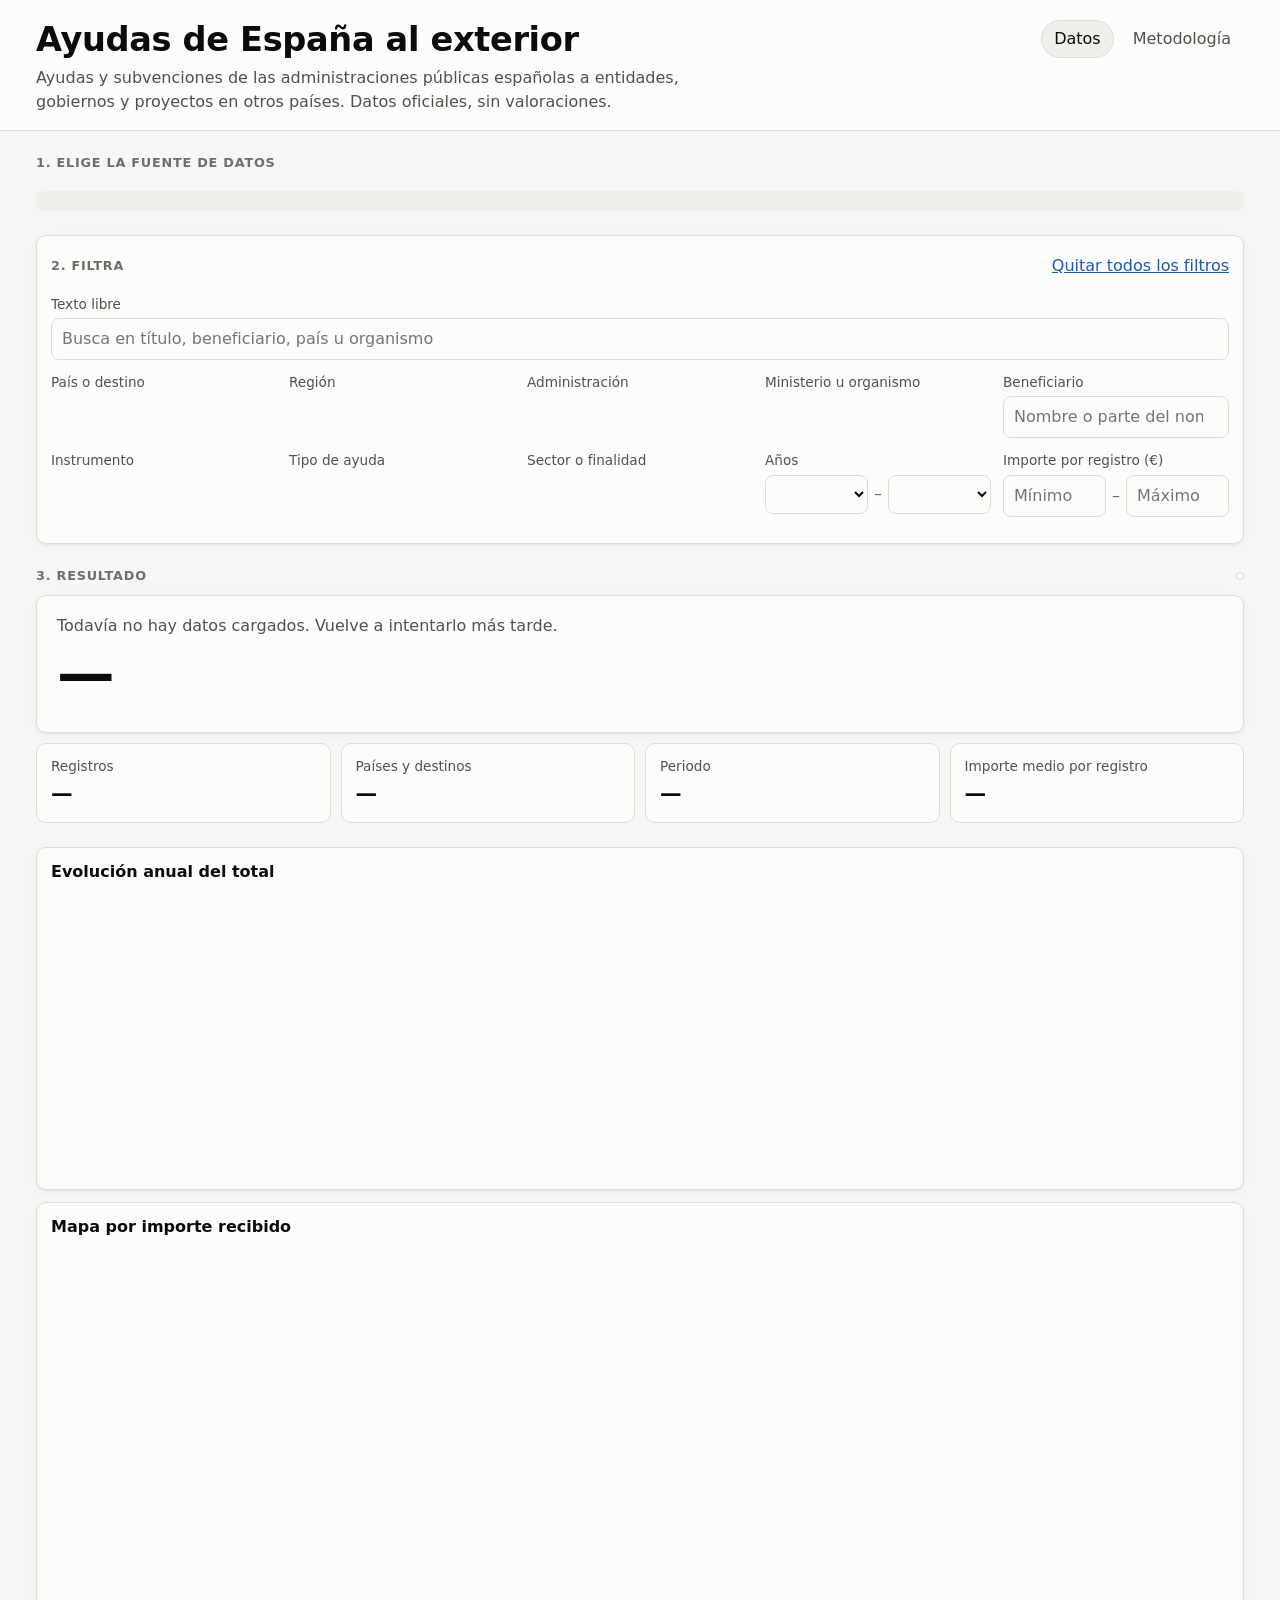
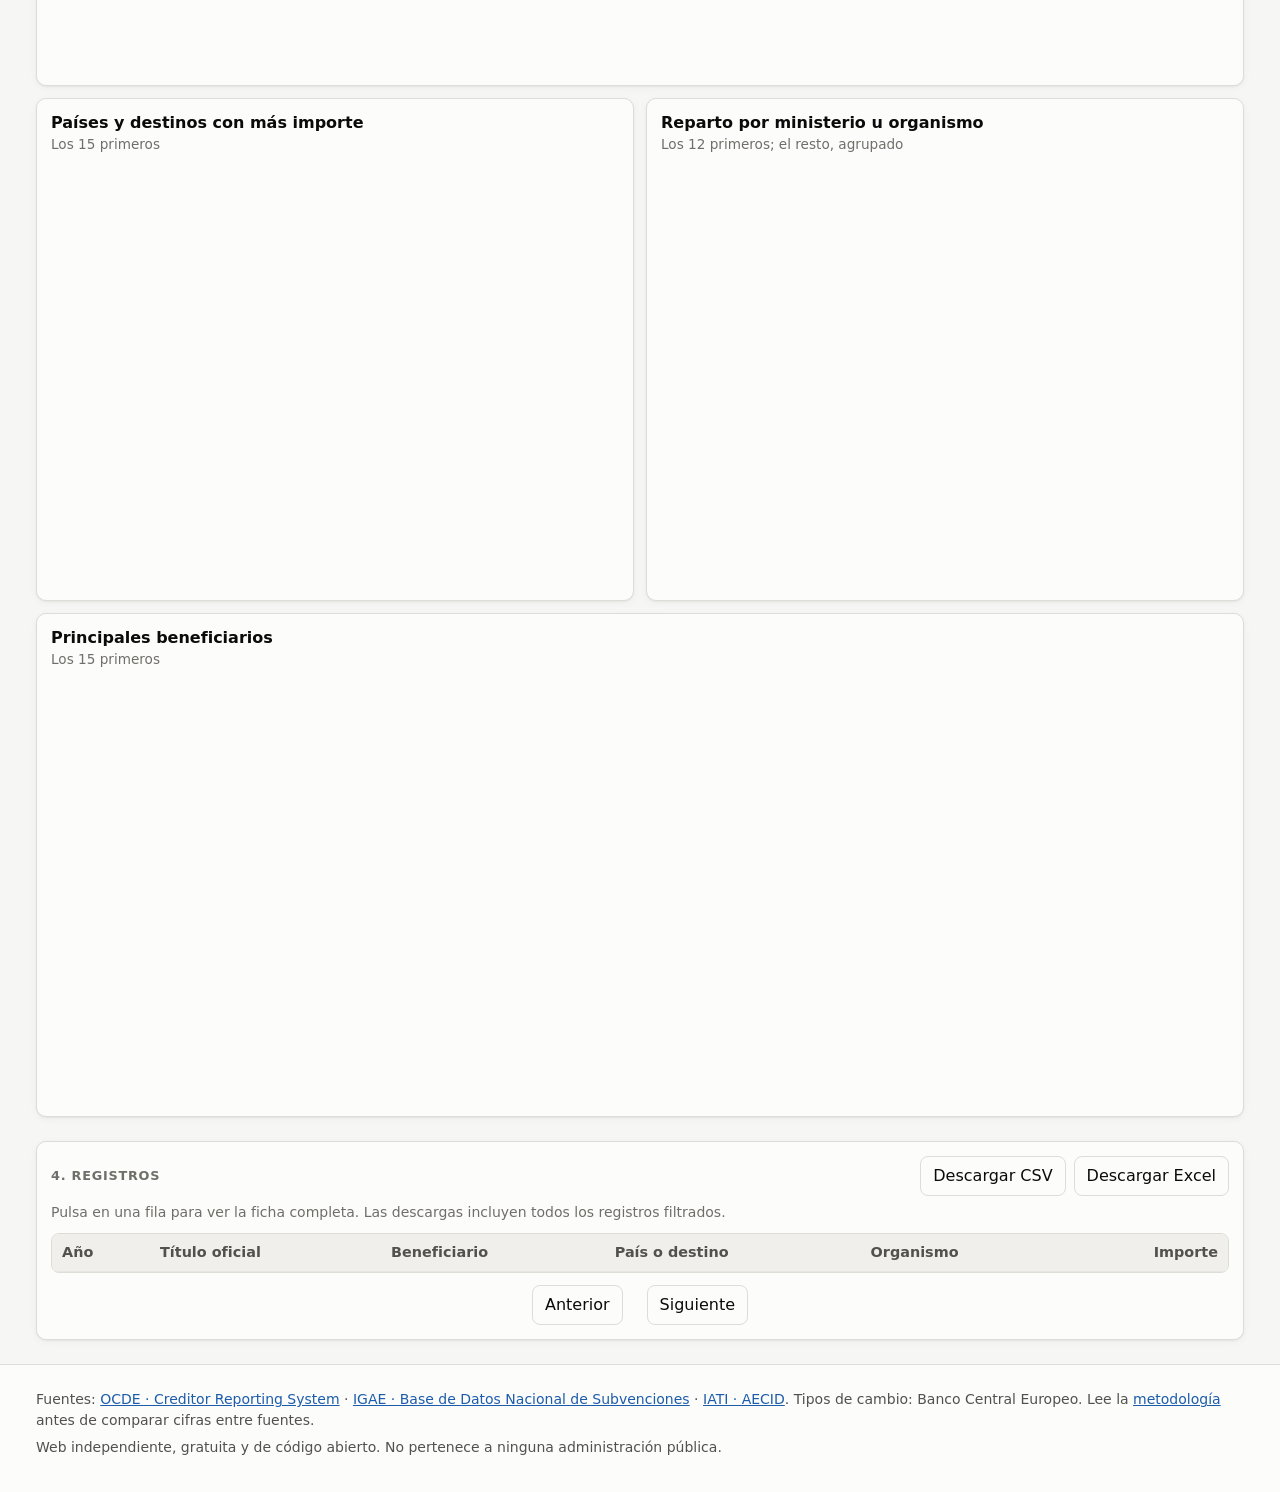
==== index.html @ aa45805e "Web: página principal con filtros, gráficas, mapa, fichas y descargas; página de metodología" ====
<!doctype html>
<html lang="es">
<head>
<meta charset="utf-8">
<meta name="viewport" content="width=device-width, initial-scale=1">
<title>Ayudas de España al exterior</title>
<meta name="description" content="Datos oficiales de las ayudas y subvenciones que el Gobierno de España y otras administraciones conceden a entidades, gobiernos y proyectos en otros países. Fuentes: OCDE (CRS), BDNS e IATI.">
<link rel="icon" href="data:image/svg+xml,%3Csvg xmlns='http://www.w3.org/2000/svg' viewBox='0 0 32 32'%3E%3Ccircle cx='16' cy='16' r='14' fill='none' stroke='%232a78d6' stroke-width='3'/%3E%3Cpath d='M2 16h28M16 2c5 5 5 23 0 28M16 2c-5 5-5 23 0 28' fill='none' stroke='%232a78d6' stroke-width='2'/%3E%3C/svg%3E">
<link rel="stylesheet" href="assets/style.css">
</head>
<body>
<header class="site-header">
  <div class="wrap header-row">
    <div>
      <h1>Ayudas de España al exterior</h1>
      <p class="subtitle">Ayudas y subvenciones de las administraciones públicas españolas a entidades, gobiernos y proyectos en otros países. Datos oficiales, sin valoraciones.</p>
    </div>
    <nav class="top-nav" aria-label="Secciones">
      <a href="index.html" aria-current="page">Datos</a>
      <a href="metodologia.html">Metodología</a>
    </nav>
  </div>
</header>

<main class="wrap">
  <section class="layer-picker" aria-labelledby="capa-titulo">
    <h2 id="capa-titulo" class="section-label">1. Elige la fuente de datos</h2>
    <div class="layer-tabs" role="tablist" id="layer-tabs"></div>
    <p class="layer-note" id="layer-note"></p>
  </section>

  <section class="filters" aria-labelledby="filtros-titulo">
    <div class="filters-head">
      <h2 id="filtros-titulo" class="section-label">2. Filtra</h2>
      <button type="button" class="btn-link" id="reset">Quitar todos los filtros</button>
    </div>
    <div class="filter-grid" id="filter-grid">
      <label class="field field-wide">
        <span>Texto libre</span>
        <input type="search" id="f-texto" placeholder="Busca en título, beneficiario, país u organismo">
      </label>
      <div class="field" data-ms="pn"><span>País o destino</span></div>
      <div class="field" data-ms="r"><span>Región</span></div>
      <div class="field" data-ms="adm"><span>Administración</span></div>
      <div class="field" data-ms="org"><span>Ministerio u organismo</span></div>
      <label class="field">
        <span>Beneficiario</span>
        <input type="search" id="f-benef" placeholder="Nombre o parte del nombre">
      </label>
      <div class="field" data-ms="ins"><span>Instrumento</span></div>
      <div class="field" data-ms="mod"><span>Tipo de ayuda</span></div>
      <div class="field" data-ms="sec"><span>Sector o finalidad</span></div>
      <div class="field field-range">
        <span>Años</span>
        <div class="range-row">
          <select id="f-anio-desde" aria-label="Desde el año"></select>
          <span aria-hidden="true">–</span>
          <select id="f-anio-hasta" aria-label="Hasta el año"></select>
        </div>
      </div>
      <div class="field field-range">
        <span>Importe por registro (€)</span>
        <div class="range-row">
          <input type="number" id="f-min" min="0" step="1000" placeholder="Mínimo" inputmode="numeric">
          <span aria-hidden="true">–</span>
          <input type="number" id="f-max" min="0" step="1000" placeholder="Máximo" inputmode="numeric">
        </div>
      </div>
    </div>
    <div class="active-filters" id="active-filters" aria-live="polite"></div>
  </section>

  <section class="totals" aria-labelledby="totales-titulo">
    <div class="totals-head">
      <h2 id="totales-titulo" class="section-label">3. Resultado</h2>
      <div class="measure-toggle" role="radiogroup" aria-label="Importe que se suma" id="measure-toggle"></div>
    </div>
    <div class="hero" id="hero">
      <div class="hero-label" id="hero-label">Cargando datos…</div>
      <div class="hero-value" id="hero-value">—</div>
      <div class="hero-words" id="hero-words"></div>
      <div class="hero-foot" id="hero-foot"></div>
    </div>
    <div class="stat-row">
      <div class="stat"><div class="stat-label">Registros</div><div class="stat-value" id="s-n">—</div></div>
      <div class="stat"><div class="stat-label">Países y destinos</div><div class="stat-value" id="s-paises">—</div></div>
      <div class="stat"><div class="stat-label">Periodo</div><div class="stat-value" id="s-periodo">—</div></div>
      <div class="stat"><div class="stat-label" id="s-media-label">Importe medio por registro</div><div class="stat-value" id="s-media">—</div></div>
    </div>
    <div class="progress" id="progress" hidden><div class="progress-bar" id="progress-bar"></div><span id="progress-text"></span></div>
  </section>

  <section class="charts" aria-label="Gráficas">
    <figure class="card card-wide">
      <figcaption><h3>Evolución anual del total</h3><p class="card-sub" id="c-anual-sub"></p></figcaption>
      <div class="chart" id="c-anual" role="img" aria-label="Gráfica de columnas con el importe total de cada año"></div>
    </figure>
    <figure class="card card-wide">
      <figcaption><h3>Mapa por importe recibido</h3><p class="card-sub" id="c-mapa-sub"></p></figcaption>
      <div class="chart chart-map" id="c-mapa" role="img" aria-label="Mapa del mundo coloreado según el importe recibido por cada país"></div>
    </figure>
    <figure class="card">
      <figcaption><h3>Países y destinos con más importe</h3><p class="card-sub">Los 15 primeros</p></figcaption>
      <div class="chart chart-tall" id="c-paises" role="img" aria-label="Ranking de países por importe"></div>
    </figure>
    <figure class="card">
      <figcaption><h3>Reparto por ministerio u organismo</h3><p class="card-sub">Los 12 primeros; el resto, agrupado</p></figcaption>
      <div class="chart chart-tall" id="c-org" role="img" aria-label="Importe por ministerio u organismo"></div>
    </figure>
    <figure class="card card-wide">
      <figcaption><h3>Principales beneficiarios</h3><p class="card-sub" id="c-benef-sub">Los 15 primeros</p></figcaption>
      <div class="chart chart-tall" id="c-benef" role="img" aria-label="Ranking de beneficiarios por importe"></div>
    </figure>
  </section>

  <section class="records" aria-labelledby="registros-titulo">
    <div class="records-head">
      <h2 id="registros-titulo" class="section-label">4. Registros</h2>
      <div class="downloads">
        <button type="button" class="btn" id="dl-csv">Descargar CSV</button>
        <button type="button" class="btn" id="dl-xlsx">Descargar Excel</button>
      </div>
    </div>
    <p class="records-note">Pulsa en una fila para ver la ficha completa. Las descargas incluyen todos los registros filtrados.</p>
    <div class="table-wrap">
      <table class="table" id="tabla">
        <thead><tr>
          <th scope="col" data-sort="a">Año</th>
          <th scope="col" data-sort="t">Título oficial</th>
          <th scope="col" data-sort="b">Beneficiario</th>
          <th scope="col" data-sort="pn">País o destino</th>
          <th scope="col" data-sort="org">Organismo</th>
          <th scope="col" data-sort="imp" class="num">Importe</th>
        </tr></thead>
        <tbody></tbody>
      </table>
    </div>
    <div class="pager">
      <button type="button" class="btn" id="prev">Anterior</button>
      <span id="page-info"></span>
      <button type="button" class="btn" id="next">Siguiente</button>
    </div>
  </section>
</main>

<dialog id="ficha" class="ficha" aria-labelledby="ficha-titulo">
  <form method="dialog" class="ficha-close"><button class="btn-link" aria-label="Cerrar ficha">Cerrar ✕</button></form>
  <div id="ficha-body"></div>
</dialog>

<footer class="site-footer">
  <div class="wrap">
    <p id="footer-update"></p>
    <p>Fuentes: <a href="https://www.oecd.org/en/data/datasets/creditor-reporting-system-crs.html" rel="noopener">OCDE · Creditor Reporting System</a> ·
      <a href="https://www.infosubvenciones.es/" rel="noopener">IGAE · Base de Datos Nacional de Subvenciones</a> ·
      <a href="https://iatistandard.org/" rel="noopener">IATI · AECID</a>. Tipos de cambio: Banco Central Europeo.
      Lee la <a href="metodologia.html">metodología</a> antes de comparar cifras entre fuentes.</p>
    <p>Web independiente, gratuita y de código abierto. No pertenece a ninguna administración pública.</p>
  </div>
</footer>

<script src="assets/vendor/echarts.min.js" defer></script>
<script src="assets/vendor/topojson-client.min.js" defer></script>
<script src="assets/app.js" defer></script>
</body>
</html>
---- assets/style.css ----
:root {
  color-scheme: light;
  --bg: #f6f6f4;
  --surface: #fcfcfb;
  --surface-2: #f0efec;
  --border: #dedcd6;
  --grid: #e7e6e2;
  --text: #0b0b0b;
  --text-2: #52514e;
  --text-3: #6f6e69;
  --accent: #2a78d6;
  --accent-ink: #1c5cab;
  --accent-soft: #cde2fb;
  --focus: #2a78d6;
  --series-1: #2a78d6;
  --seq-0: #e8f1fc;
  --seq-1: #9ec5f4;
  --seq-2: #5598e7;
  --seq-3: #256abf;
  --seq-4: #0d366b;
  --map-empty: #e7e6e2;
  --shadow: 0 1px 2px rgba(0,0,0,.05), 0 2px 8px rgba(0,0,0,.04);
  --radius: 10px;
  font-family: system-ui, -apple-system, "Segoe UI", Roboto, "Helvetica Neue", Arial, sans-serif;
}
@media (prefers-color-scheme: dark) {
  :root:not([data-theme="light"]) {
    color-scheme: dark;
    --bg: #121211;
    --surface: #1a1a19;
    --surface-2: #232321;
    --border: #383835;
    --grid: #2c2c2a;
    --text: #ffffff;
    --text-2: #c3c2b7;
    --text-3: #9d9c93;
    --accent: #3987e5;
    --accent-ink: #86b6ef;
    --accent-soft: #184f95;
    --focus: #6da7ec;
    --series-1: #3987e5;
    --seq-0: #1f2a38;
    --seq-1: #184f95;
    --seq-2: #2a78d6;
    --seq-3: #6da7ec;
    --seq-4: #cde2fb;
    --map-empty: #2c2c2a;
    --shadow: none;
  }
}
:root[data-theme="dark"] {
  color-scheme: dark;
  --bg: #121211; --surface: #1a1a19; --surface-2: #232321; --border: #383835; --grid: #2c2c2a;
  --text: #ffffff; --text-2: #c3c2b7; --text-3: #9d9c93; --accent: #3987e5; --accent-ink: #86b6ef;
  --accent-soft: #184f95; --focus: #6da7ec; --series-1: #3987e5; --seq-0: #1f2a38; --seq-1: #184f95;
  --seq-2: #2a78d6; --seq-3: #6da7ec; --seq-4: #cde2fb; --map-empty: #2c2c2a; --shadow: none;
}

* { box-sizing: border-box; }
html { -webkit-text-size-adjust: 100%; }
body { margin: 0; background: var(--bg); color: var(--text); line-height: 1.5; font-size: 16px; }
a { color: var(--accent-ink); }
a:focus-visible, button:focus-visible, input:focus-visible, select:focus-visible, [tabindex]:focus-visible { outline: 2px solid var(--focus); outline-offset: 2px; }
.wrap { max-width: 1240px; margin: 0 auto; padding: 0 16px; }
h1, h2, h3 { line-height: 1.2; margin: 0; }

.site-header { background: var(--surface); border-bottom: 1px solid var(--border); padding: 20px 0 16px; }
.header-row { display: flex; gap: 16px; justify-content: space-between; align-items: flex-start; flex-wrap: wrap; }
h1 { font-size: clamp(1.5rem, 1.1rem + 1.6vw, 2.1rem); letter-spacing: -0.01em; }
.subtitle { margin: 6px 0 0; color: var(--text-2); max-width: 70ch; }
.top-nav { display: flex; gap: 6px; }
.top-nav a { text-decoration: none; padding: 6px 12px; border-radius: 999px; color: var(--text-2); border: 1px solid transparent; }
.top-nav a[aria-current="page"] { color: var(--text); border-color: var(--border); background: var(--surface-2); }

main > section { margin-top: 24px; }
.section-label { font-size: .8rem; text-transform: uppercase; letter-spacing: .06em; color: var(--text-3); font-weight: 600; margin-bottom: 10px; }

.layer-tabs { display: grid; grid-template-columns: repeat(auto-fit, minmax(240px, 1fr)); gap: 10px; }
.layer-tab { text-align: left; background: var(--surface); border: 1px solid var(--border); border-radius: var(--radius); padding: 12px 14px; cursor: pointer; color: var(--text); font: inherit; box-shadow: var(--shadow); }
.layer-tab strong { display: block; font-size: 1rem; }
.layer-tab span { display: block; color: var(--text-2); font-size: .875rem; margin-top: 2px; }
.layer-tab[aria-selected="true"] { border-color: var(--accent); box-shadow: inset 0 0 0 1px var(--accent); }
.layer-note { margin: 10px 0 0; color: var(--text-2); font-size: .9rem; background: var(--surface-2); border-radius: 8px; padding: 10px 12px; }

.filters { background: var(--surface); border: 1px solid var(--border); border-radius: var(--radius); padding: 14px; box-shadow: var(--shadow); }
.filters-head, .totals-head, .records-head { display: flex; justify-content: space-between; align-items: center; gap: 12px; flex-wrap: wrap; }
.filters-head .section-label, .totals-head .section-label, .records-head .section-label { margin-bottom: 0; }
.filter-grid { display: grid; grid-template-columns: repeat(auto-fill, minmax(220px, 1fr)); gap: 12px; margin-top: 12px; }
.field { display: flex; flex-direction: column; gap: 4px; min-width: 0; position: relative; }
.field > span { font-size: .85rem; color: var(--text-2); font-weight: 500; }
.field-wide { grid-column: 1 / -1; }
input, select { font: inherit; color: var(--text); background: var(--surface); border: 1px solid var(--border); border-radius: 8px; padding: 8px 10px; min-width: 0; width: 100%; }
.range-row { display: flex; align-items: center; gap: 6px; }
.range-row > * { flex: 1; }
.range-row > span { flex: 0; color: var(--text-3); }
.btn-link { background: none; border: none; color: var(--accent-ink); cursor: pointer; font: inherit; padding: 4px 0; text-decoration: underline; }
.btn { font: inherit; background: var(--surface); color: var(--text); border: 1px solid var(--border); border-radius: 8px; padding: 7px 12px; cursor: pointer; }
.btn:hover { background: var(--surface-2); }
.btn:disabled { opacity: .5; cursor: default; }

/* Selector múltiple */
.ms-btn { text-align: left; font: inherit; background: var(--surface); color: var(--text); border: 1px solid var(--border); border-radius: 8px; padding: 8px 30px 8px 10px; cursor: pointer; width: 100%; white-space: nowrap; overflow: hidden; text-overflow: ellipsis; position: relative; }
.ms-btn::after { content: ""; position: absolute; right: 12px; top: 50%; width: 7px; height: 7px; border-right: 2px solid var(--text-3); border-bottom: 2px solid var(--text-3); transform: translateY(-70%) rotate(45deg); }
.ms-btn.active { border-color: var(--accent); }
.ms-pop { position: absolute; z-index: 20; top: 100%; left: 0; margin-top: 4px; width: max(100%, 300px); max-width: calc(100vw - 32px); background: var(--surface); border: 1px solid var(--border); border-radius: 10px; box-shadow: 0 8px 24px rgba(0,0,0,.18); padding: 8px; }
.ms-pop input { margin-bottom: 6px; }
.ms-list { max-height: 280px; overflow: auto; }
.ms-opt { display: grid; grid-template-columns: auto 1fr auto; gap: 8px; align-items: start; padding: 5px 6px; border-radius: 6px; cursor: pointer; font-size: .9rem; }
.ms-opt:hover { background: var(--surface-2); }
.ms-opt input { width: auto; margin: 3px 0 0; padding: 0; }
.ms-opt small { color: var(--text-3); font-variant-numeric: tabular-nums; white-space: nowrap; }
.ms-actions { display: flex; justify-content: space-between; border-top: 1px solid var(--border); margin-top: 6px; padding-top: 6px; }

.active-filters { display: flex; flex-wrap: wrap; gap: 6px; margin-top: 12px; }
.chip { display: inline-flex; align-items: center; gap: 6px; background: var(--surface-2); border: 1px solid var(--border); border-radius: 999px; padding: 3px 4px 3px 10px; font-size: .85rem; max-width: 100%; }
.chip span { overflow: hidden; text-overflow: ellipsis; white-space: nowrap; }
.chip button { border: none; background: none; color: var(--text-2); cursor: pointer; font-size: 1rem; line-height: 1; padding: 2px 6px; border-radius: 999px; }
.chip button:hover { background: var(--border); }

.measure-toggle { display: inline-flex; border: 1px solid var(--border); border-radius: 999px; padding: 3px; background: var(--surface); }
.measure-toggle button { font: inherit; font-size: .875rem; border: none; background: none; color: var(--text-2); padding: 5px 12px; border-radius: 999px; cursor: pointer; }
.measure-toggle button[aria-checked="true"] { background: var(--accent); color: #fff; }

.hero { margin-top: 12px; background: var(--surface); border: 1px solid var(--border); border-radius: var(--radius); padding: 18px 20px; box-shadow: var(--shadow); }
.hero-label { color: var(--text-2); font-weight: 500; }
.hero-value { font-size: clamp(2.2rem, 1.4rem + 3.5vw, 3.6rem); font-weight: 650; letter-spacing: -0.02em; line-height: 1.1; margin-top: 4px; overflow-wrap: anywhere; }
.hero-words { color: var(--text); font-size: 1.1rem; margin-top: 4px; }
.hero-foot { color: var(--text-3); font-size: .875rem; margin-top: 8px; }
.stat-row { display: grid; grid-template-columns: repeat(auto-fit, minmax(170px, 1fr)); gap: 10px; margin-top: 10px; }
.stat { background: var(--surface); border: 1px solid var(--border); border-radius: var(--radius); padding: 12px 14px; }
.stat-label { color: var(--text-2); font-size: .85rem; }
.stat-value { font-size: 1.35rem; font-weight: 600; margin-top: 2px; font-variant-numeric: tabular-nums; overflow-wrap: anywhere; }
.progress { margin-top: 10px; position: relative; height: 26px; background: var(--surface-2); border-radius: 8px; overflow: hidden; }
.progress-bar { position: absolute; inset: 0 auto 0 0; width: 0; background: var(--accent-soft); transition: width .2s; }
.progress span { position: relative; padding: 0 10px; font-size: .85rem; line-height: 26px; color: var(--text); }

.charts { display: grid; grid-template-columns: repeat(2, minmax(0, 1fr)); gap: 12px; }
.card { margin: 0; background: var(--surface); border: 1px solid var(--border); border-radius: var(--radius); padding: 14px 14px 6px; box-shadow: var(--shadow); min-width: 0; }
.card-wide { grid-column: 1 / -1; }
.card h3 { font-size: 1rem; }
.card-sub { margin: 2px 0 0; color: var(--text-3); font-size: .85rem; }
.chart { width: 100%; height: 300px; }
.chart-tall { height: 440px; }
.chart-map { height: 440px; }
@media (max-width: 820px) {
  .charts { grid-template-columns: minmax(0, 1fr); }
  .chart-map { height: 300px; }
}

.records { background: var(--surface); border: 1px solid var(--border); border-radius: var(--radius); padding: 14px; box-shadow: var(--shadow); margin-bottom: 24px; }
.records-note { color: var(--text-3); font-size: .875rem; margin: 6px 0 10px; }
.downloads { display: flex; gap: 8px; flex-wrap: wrap; }
.table-wrap { overflow-x: auto; border: 1px solid var(--border); border-radius: 8px; }
.table { width: 100%; border-collapse: collapse; font-size: .9rem; min-width: 720px; }
.table th, .table td { padding: 8px 10px; text-align: left; border-bottom: 1px solid var(--grid); vertical-align: top; }
.table th { position: sticky; top: 0; background: var(--surface-2); font-weight: 600; color: var(--text-2); cursor: pointer; user-select: none; white-space: nowrap; }
.table th[aria-sort="ascending"]::after { content: " ▲"; font-size: .7em; }
.table th[aria-sort="descending"]::after { content: " ▼"; font-size: .7em; }
.table td.num, .table th.num { text-align: right; font-variant-numeric: tabular-nums; white-space: nowrap; }
.table tbody tr { cursor: pointer; }
.table tbody tr:hover { background: var(--surface-2); }
.table td.title { max-width: 420px; }
.table .muted { color: var(--text-3); }
.pager { display: flex; align-items: center; justify-content: center; gap: 12px; margin-top: 12px; flex-wrap: wrap; }
#page-info { color: var(--text-2); font-size: .9rem; }

.ficha { border: 1px solid var(--border); border-radius: 14px; padding: 18px 20px; max-width: 760px; width: calc(100vw - 32px); background: var(--surface); color: var(--text); }
.ficha::backdrop { background: rgba(0,0,0,.45); }
.ficha-close { text-align: right; margin: -6px 0 4px; }
.ficha h2 { font-size: 1.2rem; margin-bottom: 4px; }
.ficha .ficha-amount { font-size: 1.8rem; font-weight: 650; margin: 10px 0 2px; }
.ficha dl { display: grid; grid-template-columns: minmax(130px, max-content) 1fr; gap: 6px 14px; margin: 14px 0; }
.ficha dt { color: var(--text-2); font-size: .9rem; }
.ficha dd { margin: 0; overflow-wrap: anywhere; }
.ficha .src { background: var(--surface-2); border-radius: 8px; padding: 10px 12px; font-size: .9rem; }
@media (max-width: 560px) { .ficha dl { grid-template-columns: 1fr; } .ficha dt { margin-top: 6px; } }

.site-footer { border-top: 1px solid var(--border); background: var(--surface); color: var(--text-2); font-size: .875rem; padding: 18px 0 28px; }
.site-footer p { margin: 6px 0; }

/* Página de metodología */
.doc { max-width: 820px; margin: 24px auto 40px; background: var(--surface); border: 1px solid var(--border); border-radius: var(--radius); padding: 20px 24px; }
.doc h2 { font-size: 1.3rem; margin: 28px 0 8px; }
.doc h3 { font-size: 1.05rem; margin: 18px 0 6px; }
.doc p, .doc li { color: var(--text); }
.doc table { width: 100%; border-collapse: collapse; font-size: .9rem; margin: 10px 0; display: block; overflow-x: auto; }
.doc th, .doc td { border: 1px solid var(--border); padding: 6px 8px; text-align: left; vertical-align: top; }
.doc th { background: var(--surface-2); }
.doc .callout { background: var(--surface-2); border-left: 3px solid var(--accent); padding: 10px 12px; border-radius: 6px; }
.empty { color: var(--text-3); padding: 24px; text-align: center; }
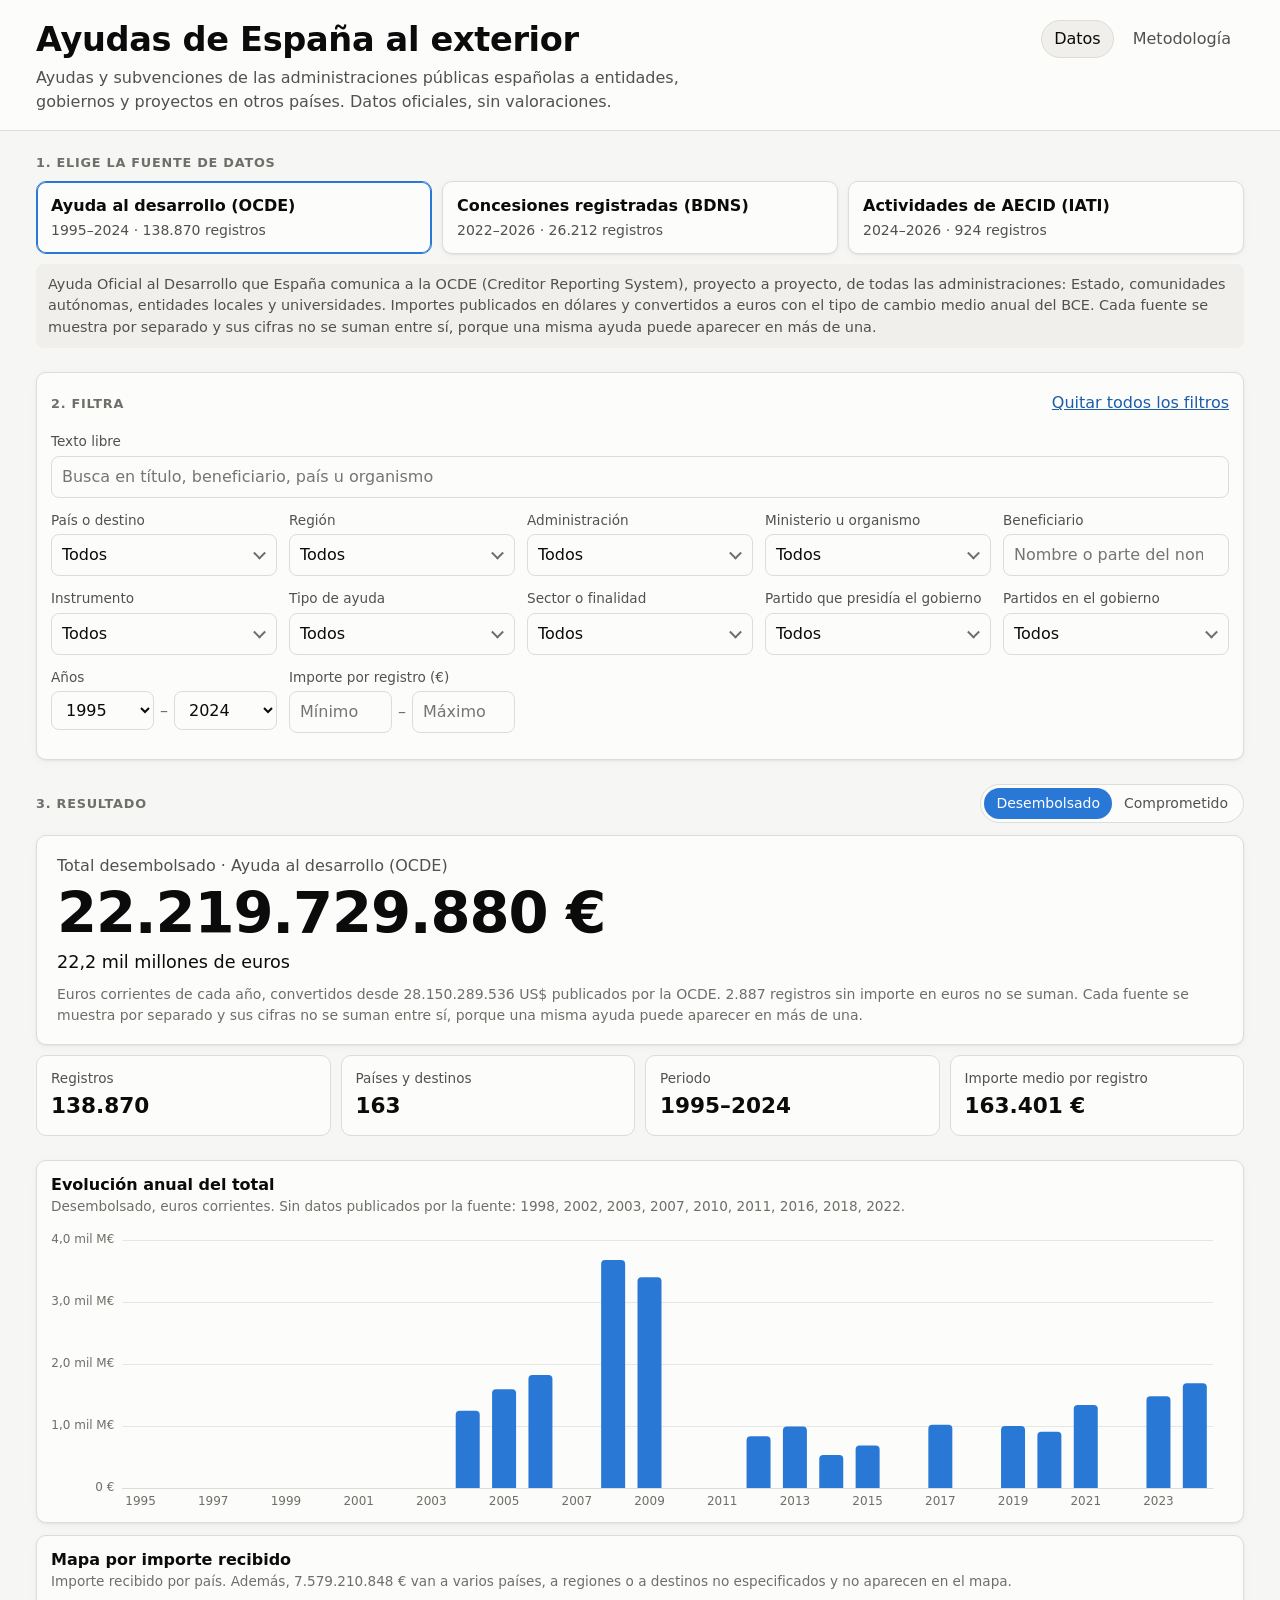
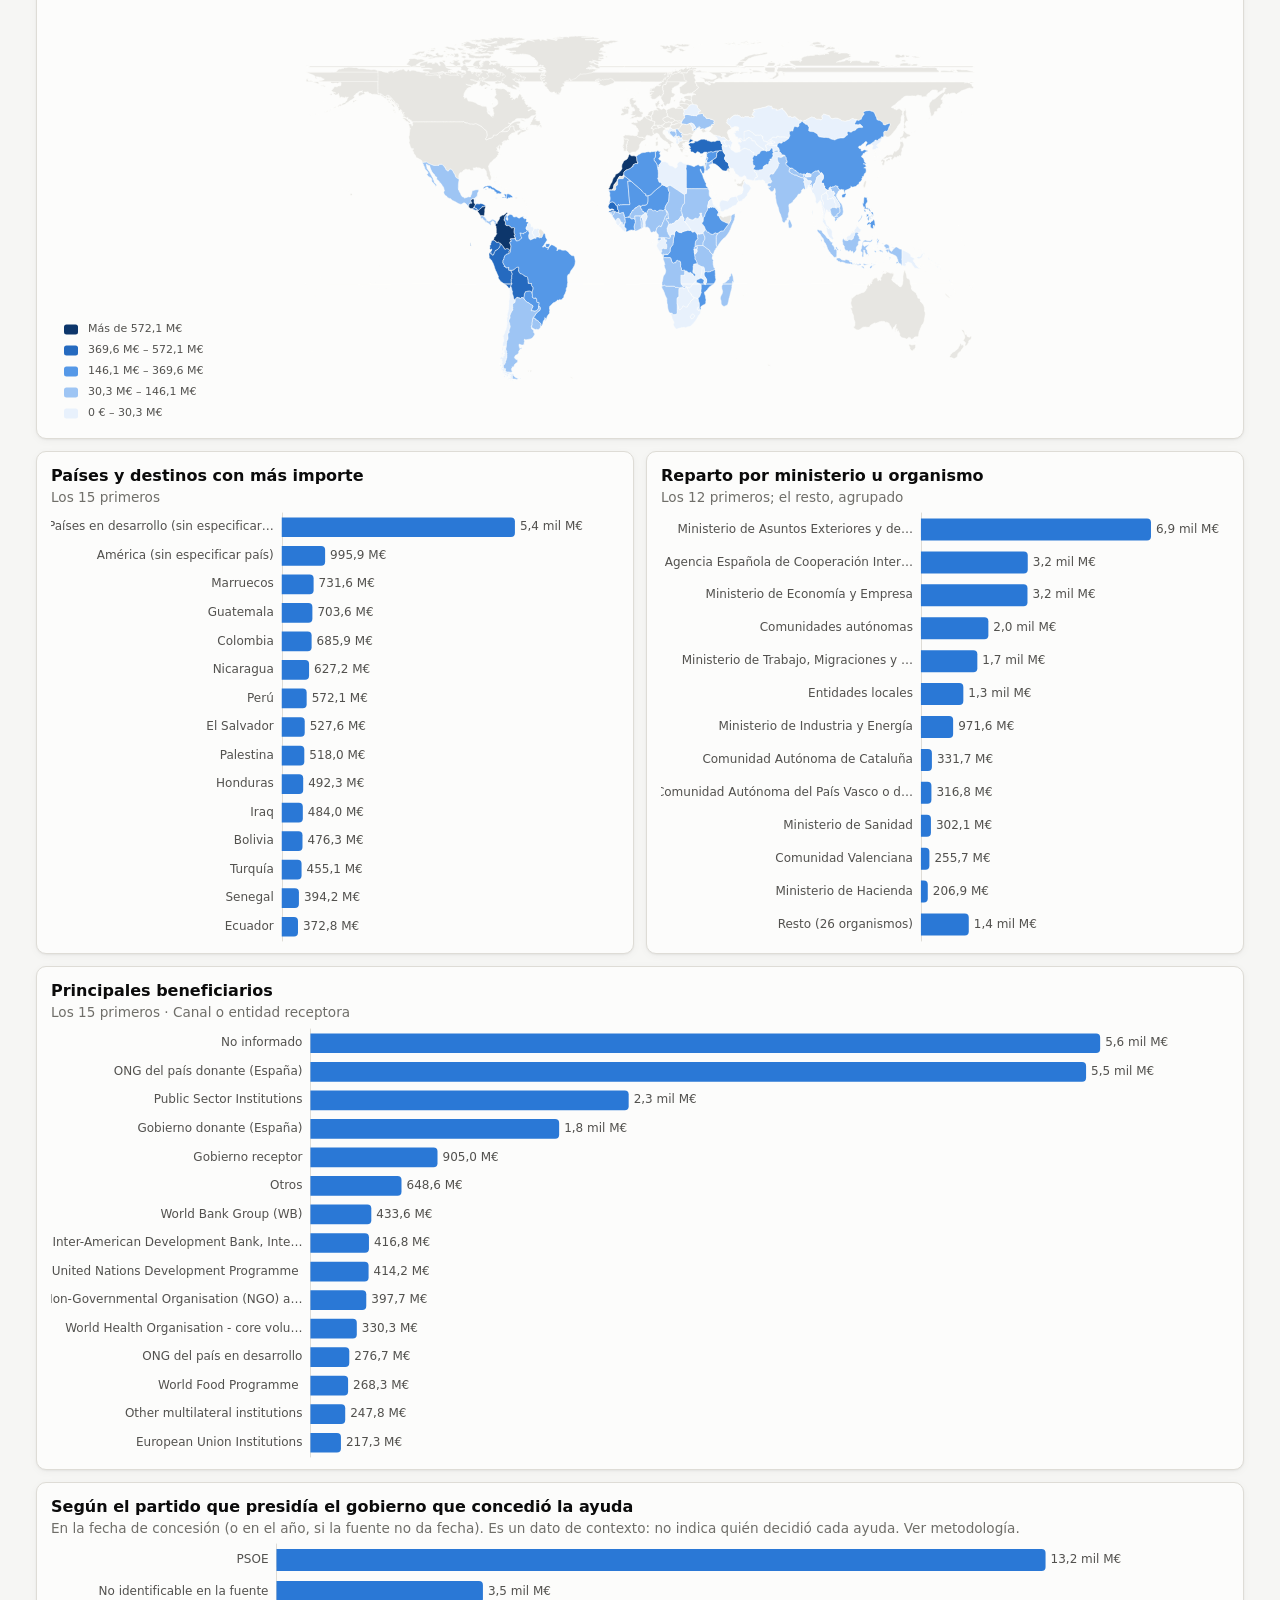
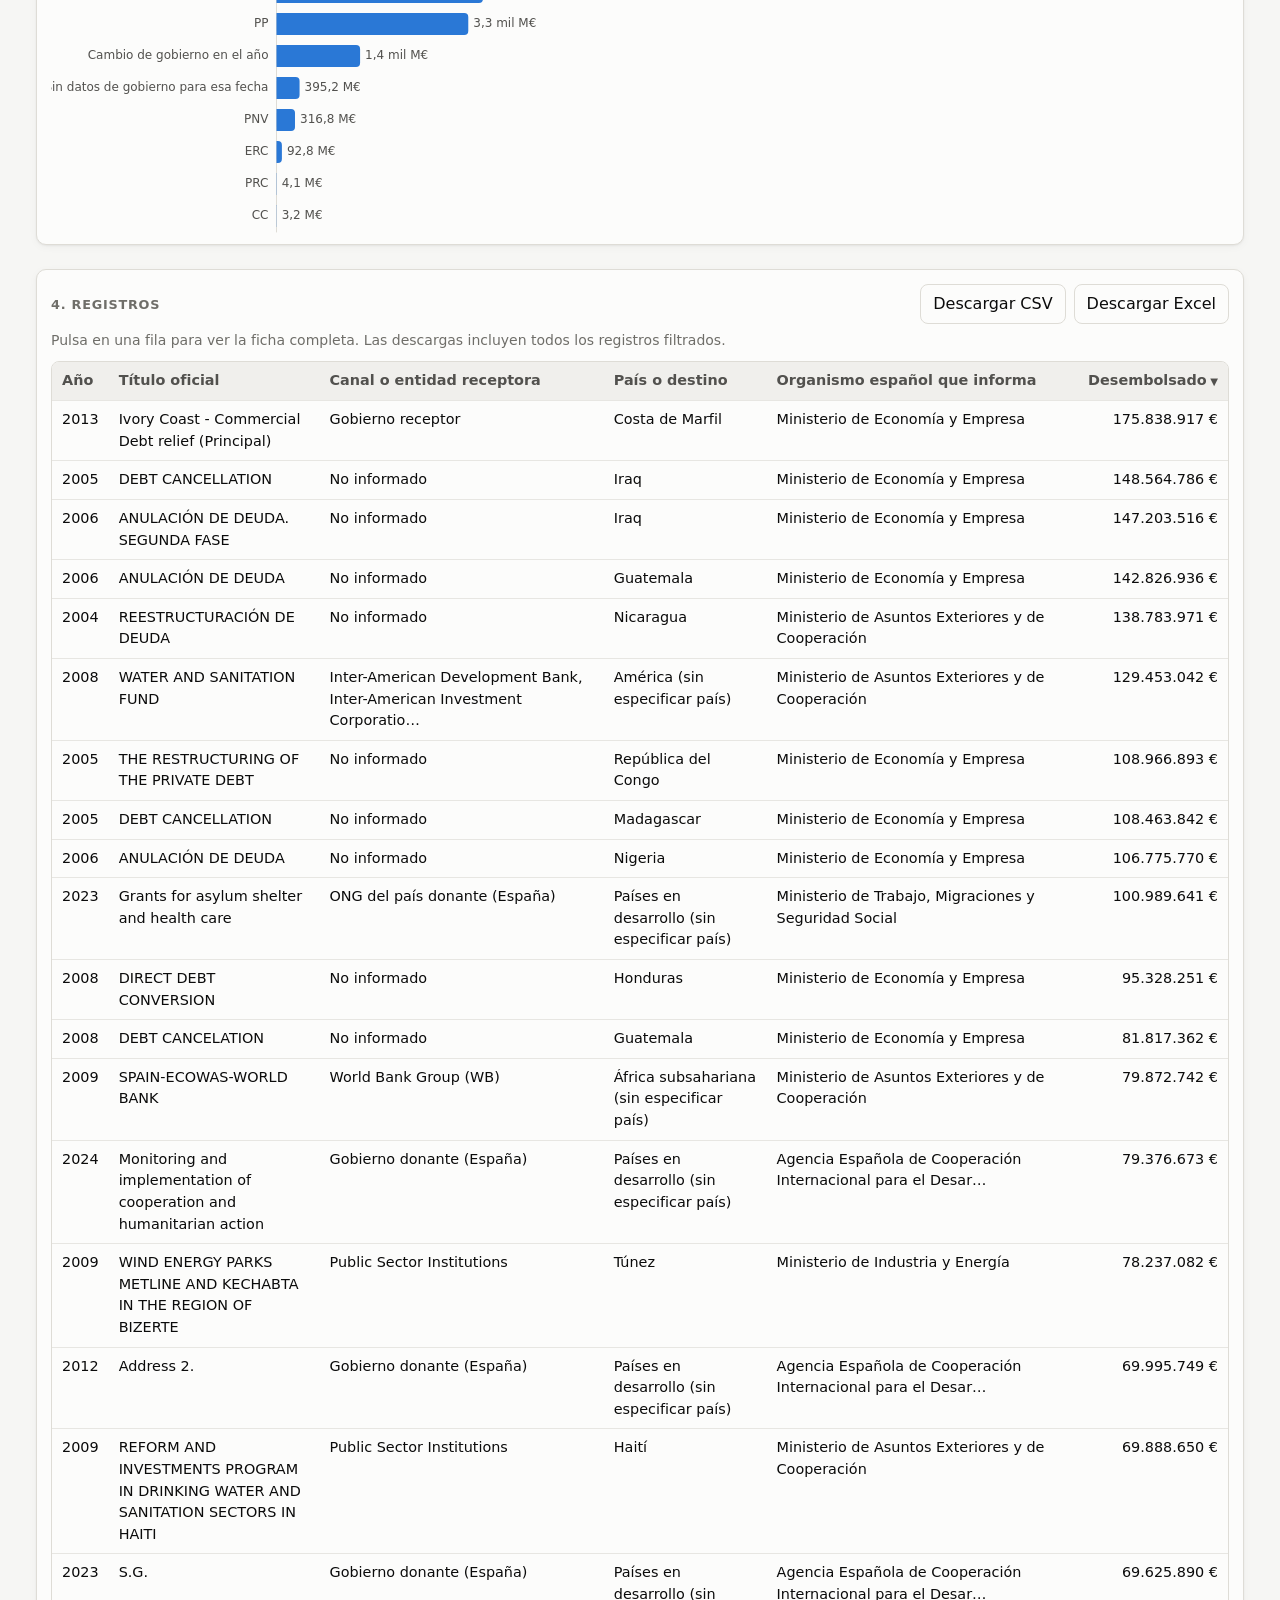
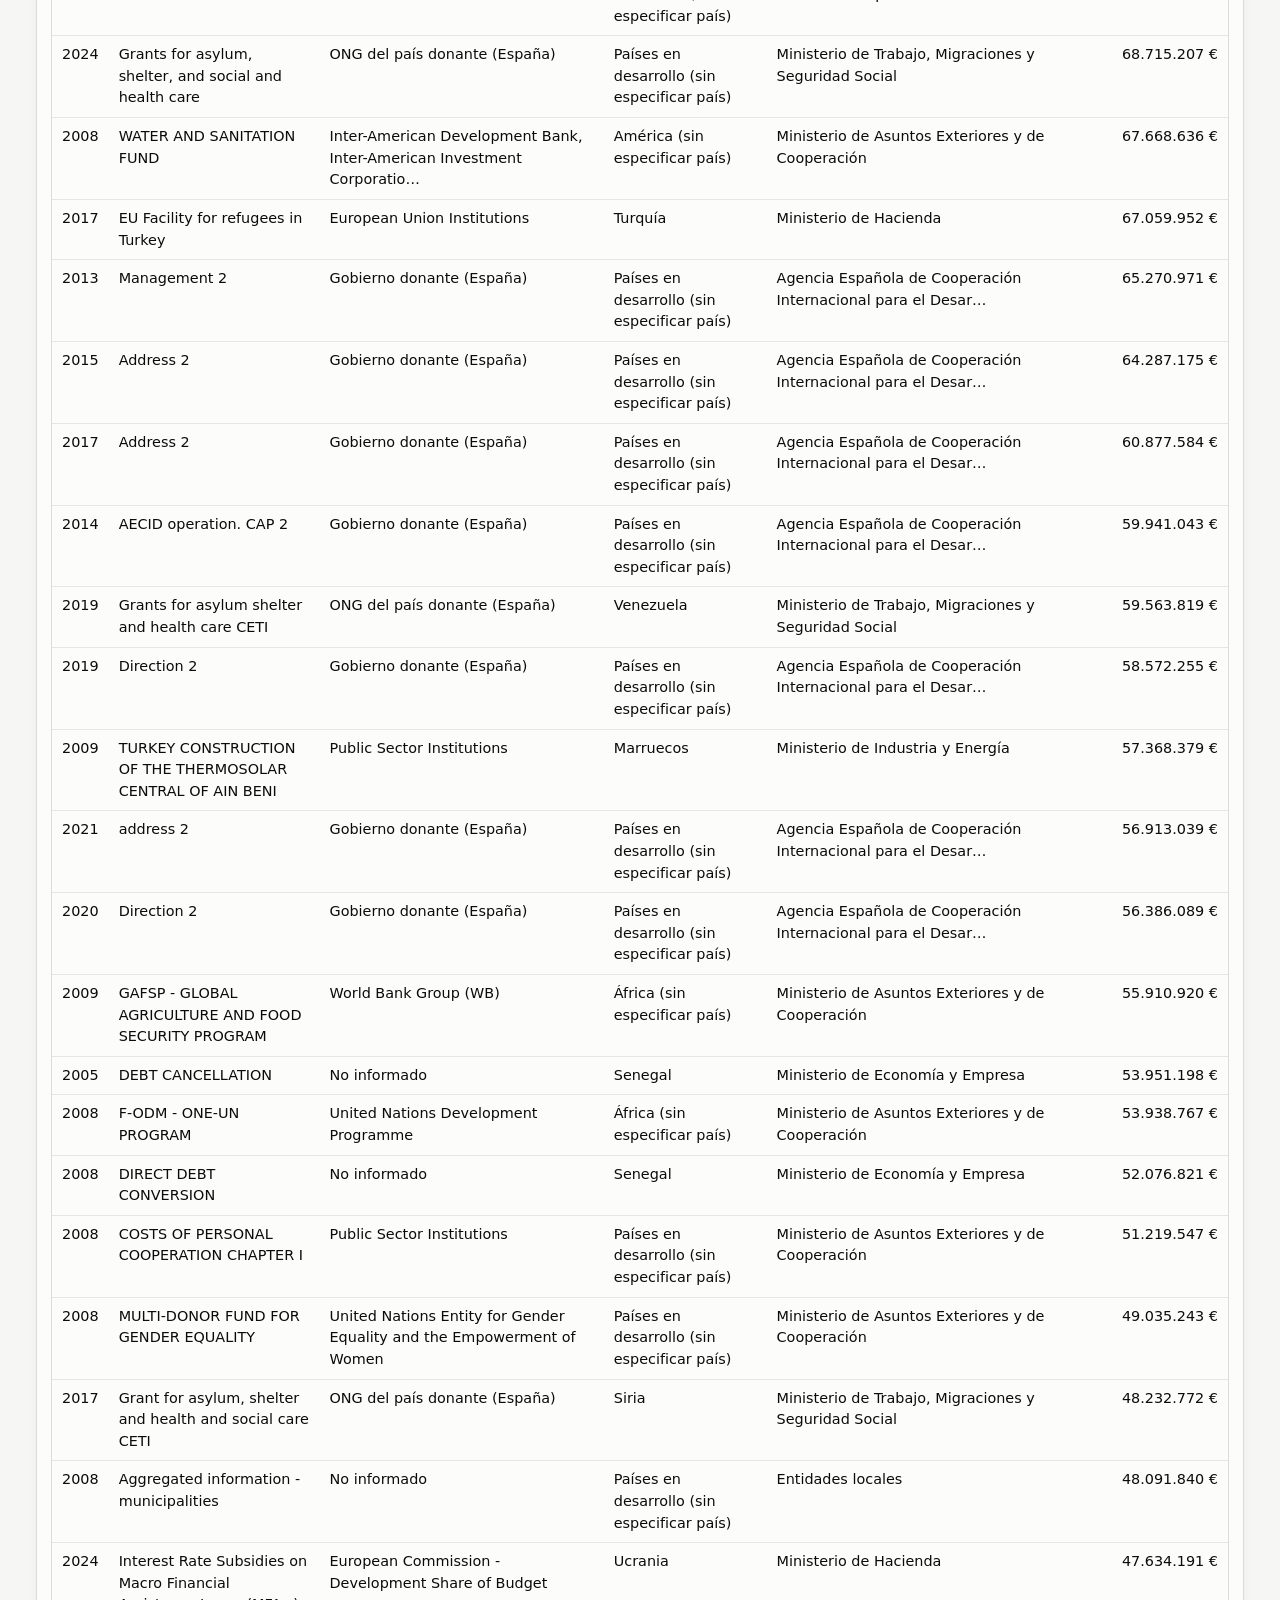
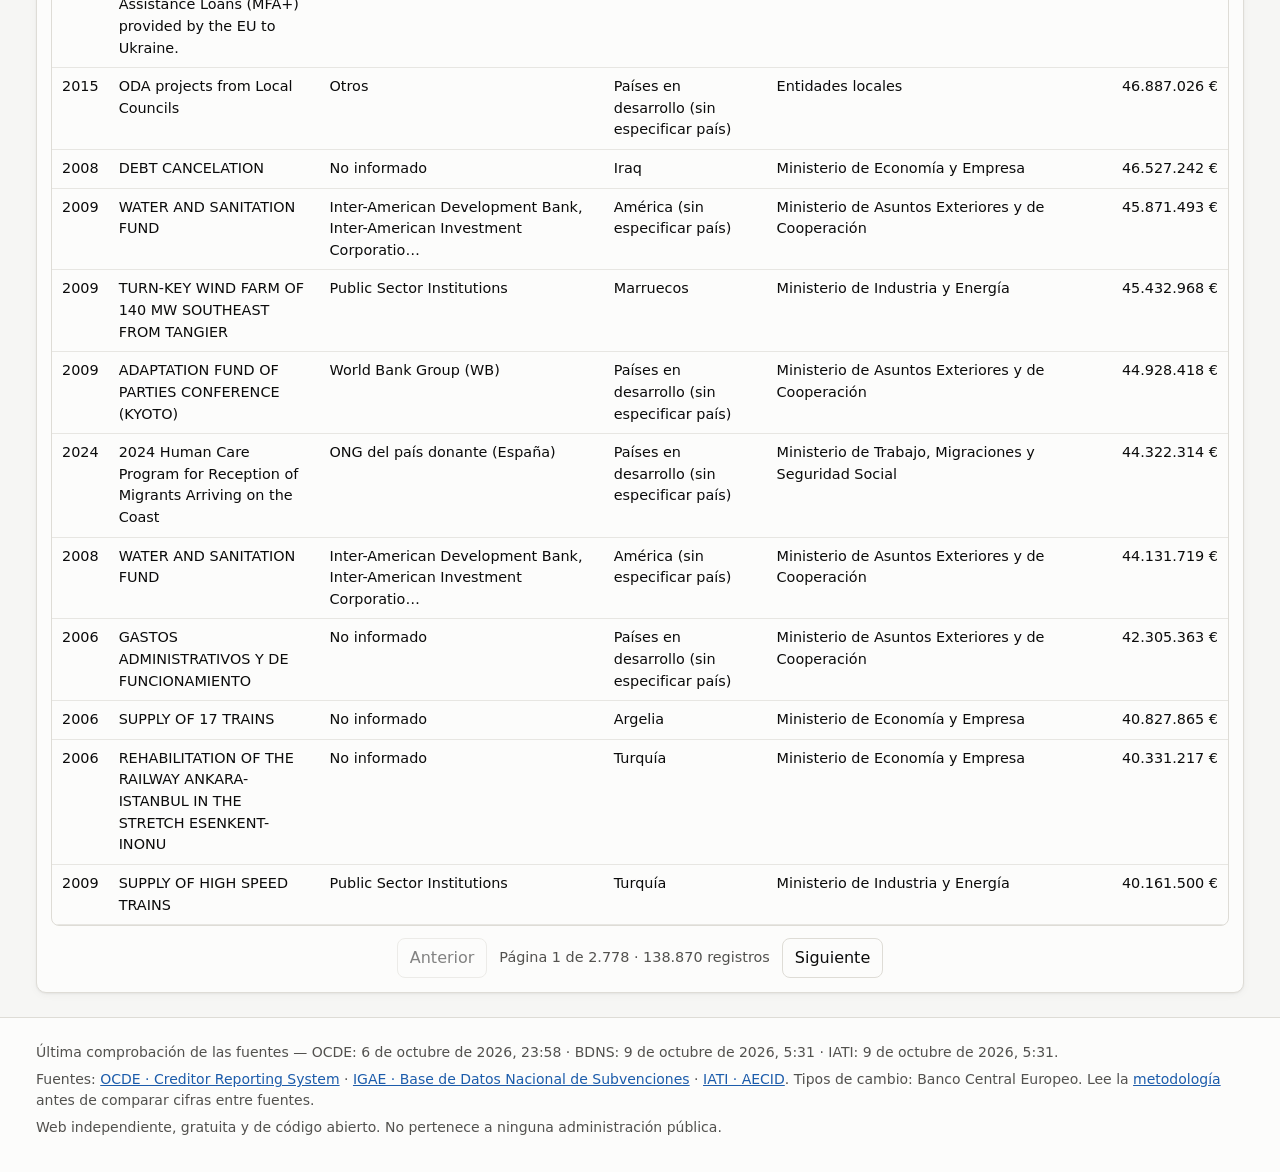
==== commit 29240de9: "Gobierno en el momento de cada ayuda: tabla de gobiernos verificada, filtro, gráfica, ficha y metodo" ====
--- a/index.html
+++ b/index.html
@@ -50,6 +50,8 @@
       <div class="field" data-ms="ins"><span>Instrumento</span></div>
       <div class="field" data-ms="mod"><span>Tipo de ayuda</span></div>
       <div class="field" data-ms="sec"><span>Sector o finalidad</span></div>
+      <div class="field" data-ms="gobp"><span>Partido que presidía el gobierno</span></div>
+      <div class="field" data-ms="gob"><span>Partidos en el gobierno</span></div>
       <div class="field field-range">
         <span>Años</span>
         <div class="range-row">
@@ -111,6 +113,10 @@
       <figcaption><h3>Principales beneficiarios</h3><p class="card-sub" id="c-benef-sub">Los 15 primeros</p></figcaption>
       <div class="chart chart-tall" id="c-benef" role="img" aria-label="Ranking de beneficiarios por importe"></div>
     </figure>
+    <figure class="card card-wide">
+      <figcaption><h3>Según el partido que presidía el gobierno que concedió la ayuda</h3><p class="card-sub">En la fecha de concesión (o en el año, si la fuente no da fecha). Es un dato de contexto: no indica quién decidió cada ayuda. Ver metodología.</p></figcaption>
+      <div class="chart" id="c-gob" role="img" aria-label="Importe según el partido que presidía el gobierno concedente"></div>
+    </figure>
   </section>
 
   <section class="records" aria-labelledby="registros-titulo">
